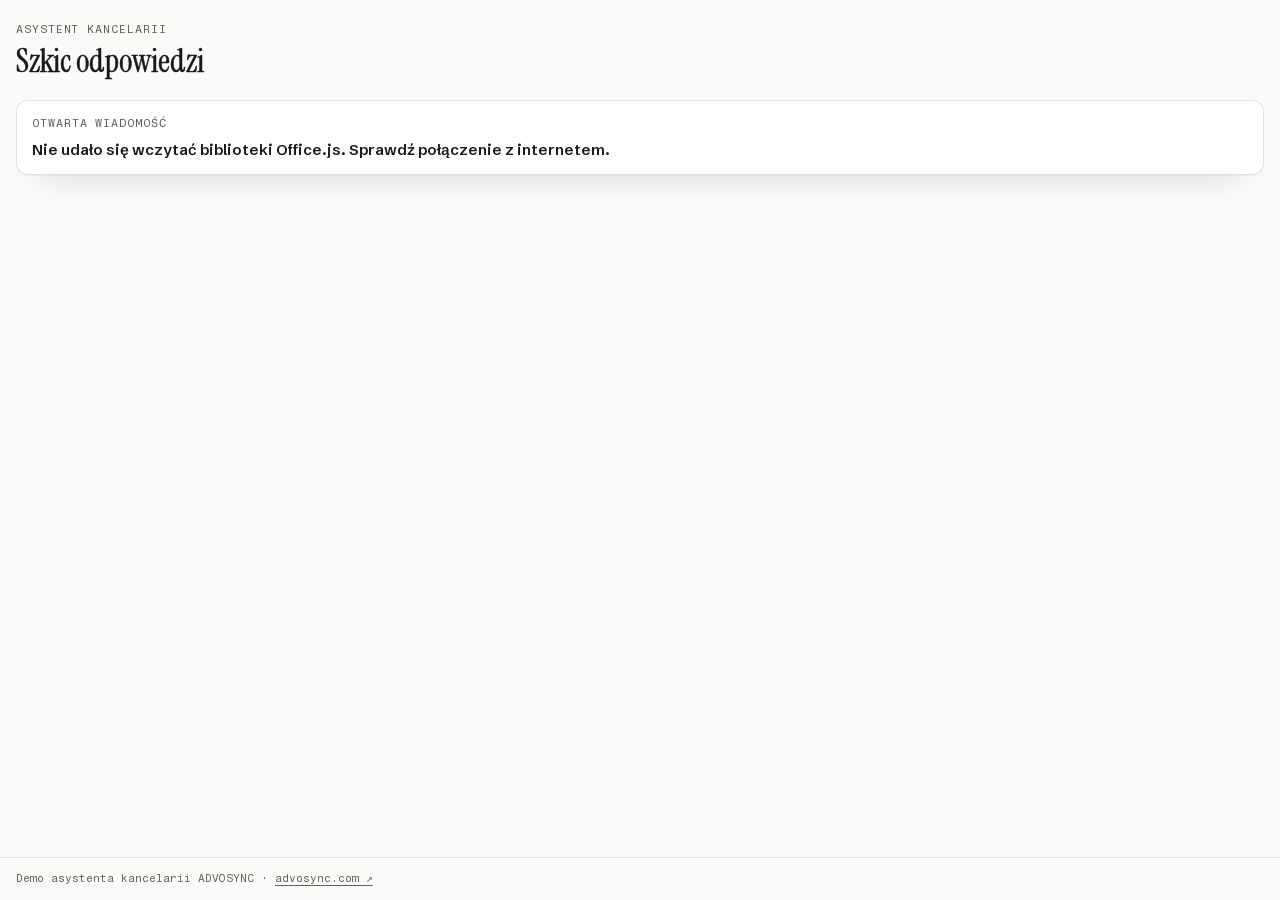
==== taskpane.html @ 3e2c0127 "Add files via upload" ====
<!doctype html>
<html lang="pl">
<head>
  <meta charset="utf-8">
  <meta name="viewport" content="width=device-width, initial-scale=1">
  <meta name="referrer" content="no-referrer">
  <title>ADVOSYNC · Szkic odpowiedzi</title>
  <link rel="stylesheet" href="taskpane.css">
  <!-- Office.js: biblioteka Microsoftu, bez której żaden dodatek do Outlooka nie działa. Jedyny plik spoza naszego serwera. -->
  <script src="https://appsforoffice.microsoft.com/lib/1/hosted/office.js"></script>
  <script src="taskpane.js" defer></script>
</head>
<body>
  <main class="panel">
    <header class="panel-head">
      <p class="eyebrow">Asystent kancelarii</p>
      <h1 class="title">Szkic odpowiedzi</h1>
    </header>

    <section class="card" aria-live="polite">
      <p class="eyebrow">Otwarta wiadomość</p>
      <p id="temat" class="subject">Ładowanie…</p>
    </section>
  </main>

  <footer class="foot">
    Demo asystenta kancelarii ADVOSYNC ·
    <a href="https://advosync.com" target="_blank" rel="noopener noreferrer">advosync.com&nbsp;↗</a>
  </footer>
</body>
</html>
---- taskpane.css ----
/* Wygląd panelu wg ADVOSYNC Design System. Kolory zmieniasz w jednym miejscu: sekcja :root poniżej. */

@font-face { font-family: "Instrument Serif"; font-weight: 400; font-display: swap; src: url("fonts/InstrumentSerif-normal-latin-ext.woff2") format("woff2"); unicode-range: U+0100-02BA, U+02BD-02C5, U+02C7-02CC, U+02CE-02D7, U+02DD-02FF, U+0304, U+0308, U+0329, U+1D00-1DBF, U+1E00-1E9F, U+1EF2-1EFF, U+2020, U+20A0-20AB, U+20AD-20C0, U+2113, U+2C60-2C7F, U+A720-A7FF; }
@font-face { font-family: "Instrument Serif"; font-weight: 400; font-display: swap; src: url("fonts/InstrumentSerif-normal-latin.woff2") format("woff2"); unicode-range: U+0000-00FF, U+0131, U+0152-0153, U+02BB-02BC, U+02C6, U+02DA, U+02DC, U+0304, U+0308, U+0329, U+2000-206F, U+20AC, U+2122, U+2191, U+2193, U+2212, U+2215, U+FEFF, U+FFFD; }
@font-face { font-family: "Schibsted Grotesk"; font-weight: 400 700; font-display: swap; src: url("fonts/SchibstedGrotesk-normal-latin-ext.woff2") format("woff2"); unicode-range: U+0100-02BA, U+02BD-02C5, U+02C7-02CC, U+02CE-02D7, U+02DD-02FF, U+0304, U+0308, U+0329, U+1D00-1DBF, U+1E00-1E9F, U+1EF2-1EFF, U+2020, U+20A0-20AB, U+20AD-20C0, U+2113, U+2C60-2C7F, U+A720-A7FF; }
@font-face { font-family: "Schibsted Grotesk"; font-weight: 400 700; font-display: swap; src: url("fonts/SchibstedGrotesk-normal-latin.woff2") format("woff2"); unicode-range: U+0000-00FF, U+0131, U+0152-0153, U+02BB-02BC, U+02C6, U+02DA, U+02DC, U+0304, U+0308, U+0329, U+2000-206F, U+20AC, U+2122, U+2191, U+2193, U+2212, U+2215, U+FEFF, U+FFFD; }
@font-face { font-family: "Fragment Mono"; font-weight: 400; font-display: swap; src: url("fonts/FragmentMono-normal-latin-ext.woff2") format("woff2"); unicode-range: U+0100-02BA, U+02BD-02C5, U+02C7-02CC, U+02CE-02D7, U+02DD-02FF, U+0304, U+0308, U+0329, U+1D00-1DBF, U+1E00-1E9F, U+1EF2-1EFF, U+2020, U+20A0-20AB, U+20AD-20C0, U+2113, U+2C60-2C7F, U+A720-A7FF; }
@font-face { font-family: "Fragment Mono"; font-weight: 400; font-display: swap; src: url("fonts/FragmentMono-normal-latin.woff2") format("woff2"); unicode-range: U+0000-00FF, U+0131, U+0152-0153, U+02BB-02BC, U+02C6, U+02DA, U+02DC, U+0304, U+0308, U+0329, U+2000-206F, U+20AC, U+2122, U+2191, U+2193, U+2212, U+2215, U+FEFF, U+FFFD; }

:root {
  --font-serif: "Instrument Serif", ui-serif, Georgia, "Times New Roman", serif;
  --font-sans: "Schibsted Grotesk", -apple-system, BlinkMacSystemFont, "Segoe UI", sans-serif;
  --font-mono: "Fragment Mono", ui-monospace, "SF Mono", Menlo, Consolas, monospace;

  /* Jasny motyw (domyślny) */
  --bg: #FAFAF9;        /* paper */
  --bg-2: #F2F1EE;      /* paper-2 */
  --card: #FFFFFF;
  --text: #17181A;      /* ink */
  --text-2: #4A4B4D;    /* ink-2 */
  --caption: #665F58;   /* ink-3 */
  --line: #E3E1DB;
  --line-strong: #CFCCC4;
  --shadow: inset 0 0 0 1px var(--line), 0 20px 36px -26px rgba(23,24,26,0.24), 0 1px 0 0 rgba(23,24,26,0.04);
}

/* Ciemny motyw: gdy Outlook ma ciemne tło (data-theme ustawia taskpane.js) albo system jest w trybie ciemnym. */
:root[data-theme="dark"] {
  --bg: #121212; --bg-2: #1C1C1C; --card: #1C1C1C;
  --text: #F5F4F1; --text-2: #D3D1CB; --caption: #A9A7A0;
  --line: #333331; --line-strong: #4A4A47;
  --shadow: inset 0 0 0 1px var(--line);
}
@media (prefers-color-scheme: dark) {
  :root:not([data-theme="light"]) {
    --bg: #121212; --bg-2: #1C1C1C; --card: #1C1C1C;
    --text: #F5F4F1; --text-2: #D3D1CB; --caption: #A9A7A0;
    --line: #333331; --line-strong: #4A4A47;
    --shadow: inset 0 0 0 1px var(--line);
  }
}

* { box-sizing: border-box; }
html, body { margin: 0; min-height: 100%; }
body {
  display: flex; flex-direction: column; min-height: 100vh;
  background: var(--bg); color: var(--text);
  font-family: var(--font-sans); font-size: 15px; line-height: 1.55;
  -webkit-font-smoothing: antialiased;
}
a { color: var(--text); text-underline-offset: 3px; }
:focus-visible { outline: 2px solid var(--text); outline-offset: 3px; }

.panel { flex: 1; padding: 20px 16px 24px; }
.panel-head { margin-bottom: 20px; }

.eyebrow {
  margin: 0 0 6px;
  font-family: var(--font-mono); font-size: 11.5px; line-height: 1.6; letter-spacing: 0.08em;
  text-transform: uppercase; color: var(--caption);
}
.title {
  margin: 0;
  font-family: var(--font-serif); font-weight: 400; font-size: 32px; line-height: 1.1;
  -webkit-text-stroke: 0.5px currentColor;
}

.card { background: var(--card); border-radius: 12px; box-shadow: var(--shadow); padding: 14px 16px; }
.subject { margin: 0; font-weight: 600; overflow-wrap: anywhere; }

.foot {
  padding: 12px 16px; border-top: 1px solid var(--line);
  font-family: var(--font-mono); font-size: 11px; line-height: 1.6; color: var(--caption);
}
.foot a { color: var(--caption); }
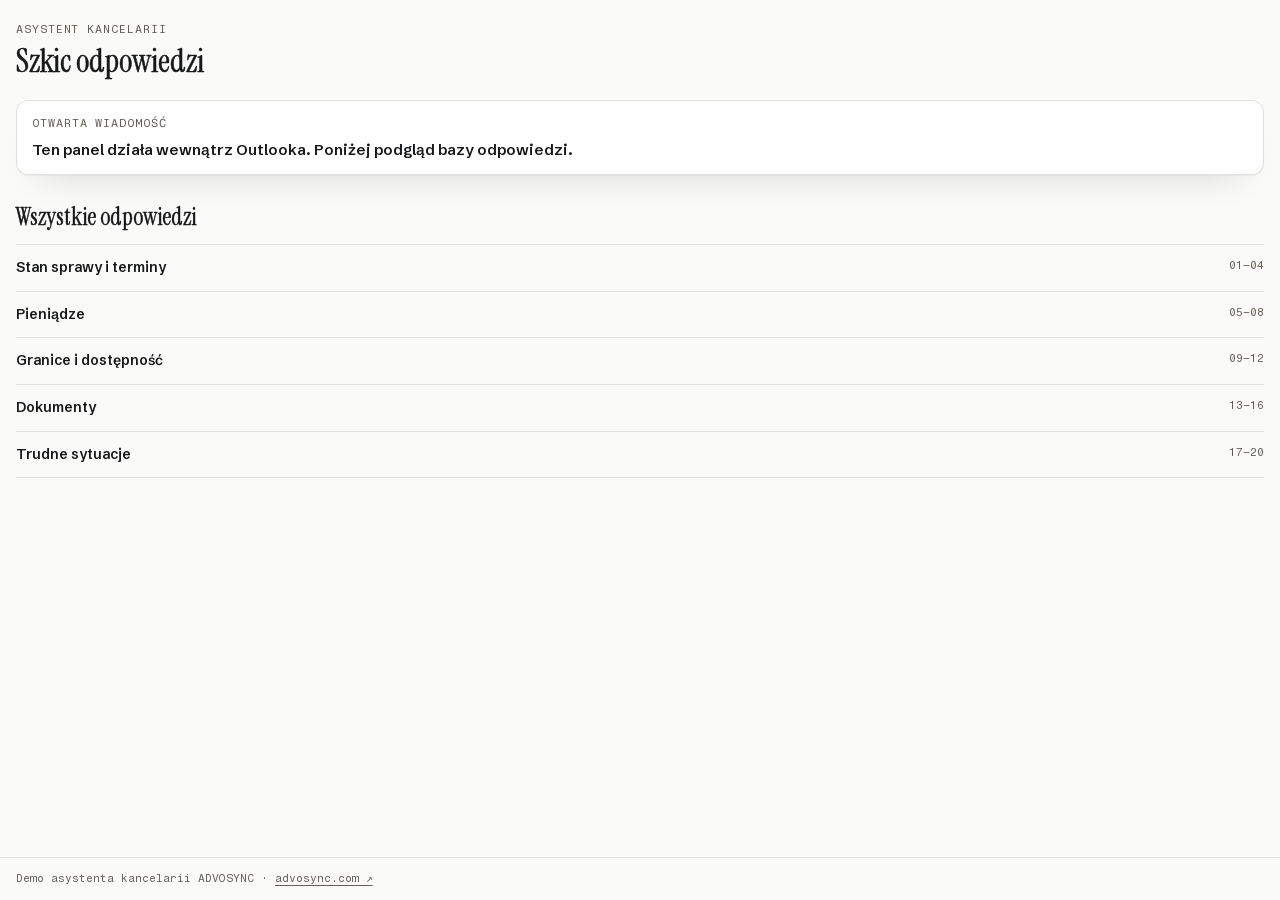
==== commit 146ff8e9: "Add files via upload" ====
--- a/taskpane.html
+++ b/taskpane.html
@@ -8,6 +8,7 @@
   <link rel="stylesheet" href="taskpane.css">
   <!-- Office.js: biblioteka Microsoftu, bez której żaden dodatek do Outlooka nie działa. Jedyny plik spoza naszego serwera. -->
   <script src="https://appsforoffice.microsoft.com/lib/1/hosted/office.js"></script>
+  <script src="dopasowanie.js" defer></script>
   <script src="taskpane.js" defer></script>
 </head>
 <body>
@@ -17,9 +18,20 @@
       <h1 class="title">Szkic odpowiedzi</h1>
     </header>
 
-    <section class="card" aria-live="polite">
+    <section class="card mail" aria-live="polite">
       <p class="eyebrow">Otwarta wiadomość</p>
       <p id="temat" class="subject">Ładowanie…</p>
+    </section>
+
+    <section id="propozycje" class="sekcja" hidden aria-live="polite">
+      <h2 class="sekcja-tytul">Najlepiej pasujące</h2>
+      <p id="brak" class="brak" hidden>Żadna odpowiedź z bazy nie pasuje wystarczająco do tej wiadomości. Wybierz ręcznie z listy poniżej.</p>
+      <ol id="lista-propozycji" class="karty"></ol>
+    </section>
+
+    <section id="wszystkie" class="sekcja" hidden>
+      <h2 class="sekcja-tytul">Wszystkie odpowiedzi</h2>
+      <div id="grupy" class="grupy"></div>
     </section>
   </main>
 
--- a/taskpane.css
+++ b/taskpane.css
@@ -68,6 +68,71 @@
 .card { background: var(--card); border-radius: 12px; box-shadow: var(--shadow); padding: 14px 16px; }
 .subject { margin: 0; font-weight: 600; overflow-wrap: anywhere; }
 
+/* Sekcje i karty odpowiedzi */
+.sekcja { margin-top: 28px; }
+.sekcja-tytul {
+  margin: 0 0 12px;
+  font-family: var(--font-serif); font-weight: 400; font-size: 24px; line-height: 1.2;
+  -webkit-text-stroke: 0.4px currentColor;
+}
+.brak { margin: 0 0 12px; color: var(--text-2); }
+.karty { list-style: none; margin: 0; padding: 0; display: grid; gap: 12px; }
+.karta { background: var(--card); border-radius: 12px; box-shadow: var(--shadow); padding: 14px 16px; }
+.karta-tytul { margin: 0 0 4px; font-size: 16px; line-height: 1.35; font-weight: 600; }
+.sytuacja { margin: 0; font-size: 14px; line-height: 1.5; color: var(--text-2); }
+.wykryto {
+  margin: 10px 0 0; padding-top: 10px; border-top: 1px solid var(--line);
+  font-family: var(--font-mono); font-size: 11.5px; line-height: 1.6; color: var(--caption);
+}
+
+.podglad { margin-top: 10px; }
+.podglad summary, .grupa summary {
+  cursor: pointer; list-style: none;
+  font-weight: 600; font-size: 14px;
+}
+.podglad summary::-webkit-details-marker, .grupa summary::-webkit-details-marker { display: none; }
+.podglad summary::after { content: " →"; }
+.podglad[open] summary::after { content: " ↓"; }
+.szkic {
+  margin-top: 10px; padding: 12px 14px; border-radius: 6px;
+  background: var(--bg-2); font-size: 14px; line-height: 1.55;
+}
+.szkic p { margin: 0 0 8px; }
+.szkic p:last-child { margin-bottom: 0; }
+.pole { background: #FCEFA1; color: #17181A; padding: 0 2px; border-radius: 2px; }
+.status {
+  margin: 8px 0 0;
+  font-family: var(--font-mono); font-size: 11px; line-height: 1.6; letter-spacing: 0.04em;
+  text-transform: uppercase; color: var(--caption);
+}
+
+/* Lista wszystkich odpowiedzi w grupach */
+.grupy { border-top: 1px solid var(--line); }
+.grupa { border-bottom: 1px solid var(--line); }
+.grupa summary { display: flex; justify-content: space-between; gap: 8px; padding: 12px 0; }
+.grupa-numery { font-family: var(--font-mono); font-weight: 400; font-size: 11.5px; color: var(--caption); }
+.grupa[open] summary { padding-bottom: 8px; }
+.grupa .karty { padding-bottom: 14px; }
+
+/* Strona testów */
+.testy { max-width: 760px; }
+.testy .sytuacja { margin: 12px 0 20px; }
+.podsumowanie { font-weight: 600; margin: 0 0 16px; }
+.wyniki { list-style: none; margin: 0; padding: 0; border-top: 1px solid var(--line); }
+.wynik { display: flex; gap: 12px; padding: 10px 0; border-bottom: 1px solid var(--line); }
+.wynik p { margin: 0; }
+.wynik-znak { font-weight: 700; width: 1em; flex: none; }
+.wynik-nazwa { font-weight: 600; font-size: 14px; }
+.wynik-szczegoly { font-family: var(--font-mono); font-size: 12px; color: var(--caption); }
+.wynik-ok .wynik-znak, .podsumowanie.wynik-ok { color: #2F6B3A; }
+.wynik-blad .wynik-znak, .podsumowanie.wynik-blad { color: #9A3B34; }
+:root[data-theme="dark"] .wynik-ok .wynik-znak, :root[data-theme="dark"] .podsumowanie.wynik-ok { color: #7FC48C; }
+:root[data-theme="dark"] .wynik-blad .wynik-znak, :root[data-theme="dark"] .podsumowanie.wynik-blad { color: #E27A70; }
+@media (prefers-color-scheme: dark) {
+  :root:not([data-theme="light"]) .wynik-ok .wynik-znak, :root:not([data-theme="light"]) .podsumowanie.wynik-ok { color: #7FC48C; }
+  :root:not([data-theme="light"]) .wynik-blad .wynik-znak, :root:not([data-theme="light"]) .podsumowanie.wynik-blad { color: #E27A70; }
+}
+
 .foot {
   padding: 12px 16px; border-top: 1px solid var(--line);
   font-family: var(--font-mono); font-size: 11px; line-height: 1.6; color: var(--caption);
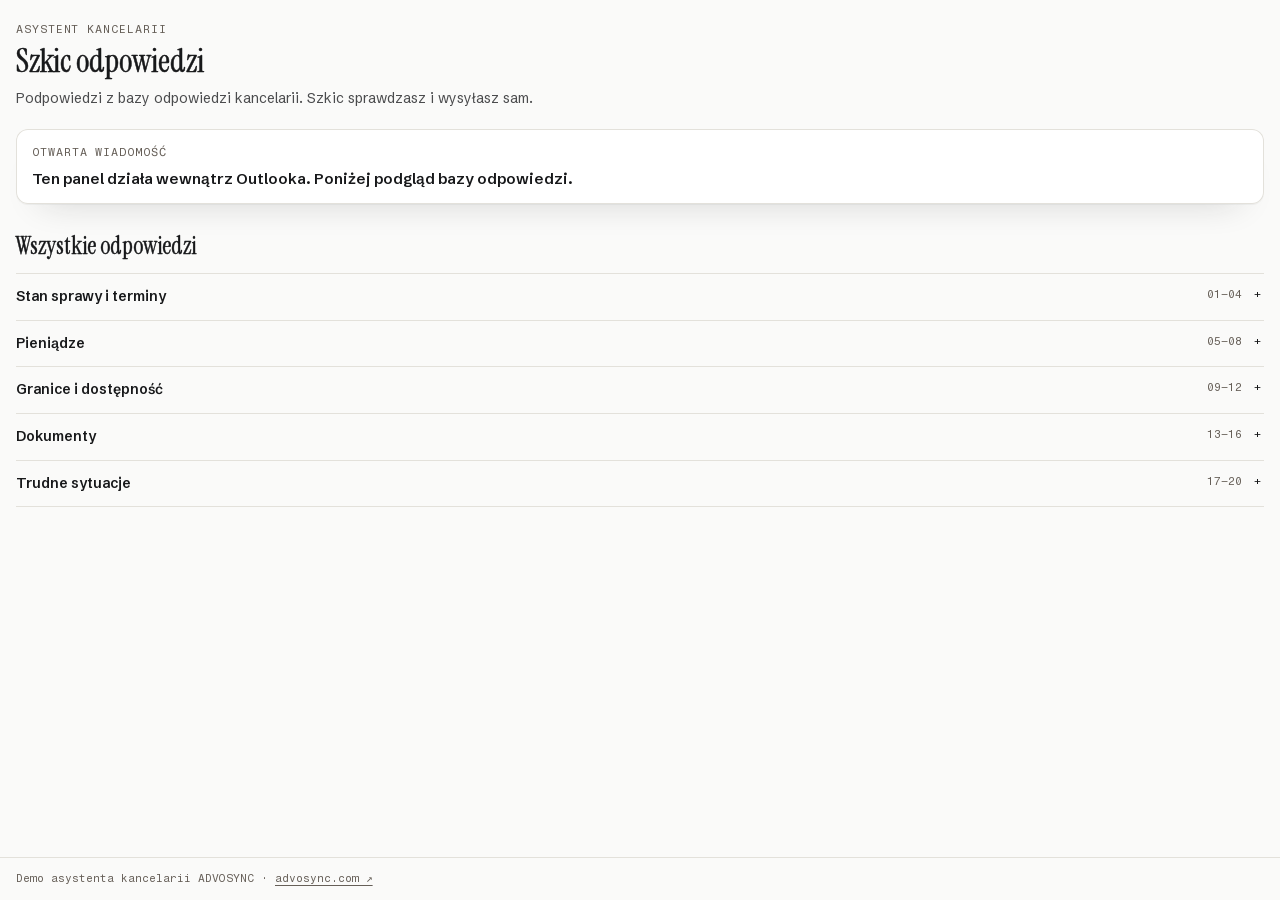
==== commit f95fabf4: "Add files via upload" ====
--- a/taskpane.html
+++ b/taskpane.html
@@ -4,6 +4,9 @@
   <meta charset="utf-8">
   <meta name="viewport" content="width=device-width, initial-scale=1">
   <meta name="referrer" content="no-referrer">
+  <!-- Blokada w przeglądarce: panel może pobierać dane tylko z własnego serwera (i biblioteki Microsoftu).
+       Wysłanie czegokolwiek na inny adres zostałoby zablokowane, nawet przez pomyłkę w kodzie. -->
+  <meta http-equiv="Content-Security-Policy" content="connect-src 'self' https://appsforoffice.microsoft.com; form-action 'none'; base-uri 'self'; object-src 'none'">
   <title>ADVOSYNC · Szkic odpowiedzi</title>
   <link rel="stylesheet" href="taskpane.css">
   <!-- Office.js: biblioteka Microsoftu, bez której żaden dodatek do Outlooka nie działa. Jedyny plik spoza naszego serwera. -->
@@ -16,6 +19,7 @@
     <header class="panel-head">
       <p class="eyebrow">Asystent kancelarii</p>
       <h1 class="title">Szkic odpowiedzi</h1>
+      <p class="lead">Podpowiedzi z bazy odpowiedzi kancelarii. Szkic sprawdzasz i wysyłasz sam.</p>
     </header>
 
     <section class="card mail" aria-live="polite">
--- a/taskpane.css
+++ b/taskpane.css
@@ -65,6 +65,8 @@
   -webkit-text-stroke: 0.5px currentColor;
 }
 
+.lead { margin: 8px 0 0; font-size: 14px; line-height: 1.5; color: var(--text-2); text-wrap: pretty; }
+
 .card { background: var(--card); border-radius: 12px; box-shadow: var(--shadow); padding: 14px 16px; }
 .subject { margin: 0; font-weight: 600; overflow-wrap: anywhere; }
 
@@ -106,11 +108,27 @@
   text-transform: uppercase; color: var(--caption);
 }
 
+/* Przycisk „Użyj” – pigułka jak w design systemie; w ciemnym motywie odwrócona. */
+.akcje { margin-top: 12px; }
+.btn {
+  appearance: none; border: 0; cursor: pointer;
+  padding: 8px 20px; border-radius: 999px;
+  background: var(--text); color: var(--bg);
+  font-family: var(--font-sans); font-size: 14.5px; font-weight: 600; line-height: 22px;
+  transition: opacity 160ms cubic-bezier(0.2, 0, 0, 1);
+}
+.btn:hover { opacity: 0.86; }
+.info { margin: 8px 0 0; font-size: 13px; line-height: 1.5; color: var(--text-2); }
+.info:empty { display: none; }
+
 /* Lista wszystkich odpowiedzi w grupach */
 .grupy { border-top: 1px solid var(--line); }
 .grupa { border-bottom: 1px solid var(--line); }
 .grupa summary { display: flex; justify-content: space-between; gap: 8px; padding: 12px 0; }
-.grupa-numery { font-family: var(--font-mono); font-weight: 400; font-size: 11.5px; color: var(--caption); }
+.grupa-numery { font-family: var(--font-mono); font-weight: 400; font-size: 11.5px; color: var(--caption); white-space: nowrap; }
+.grupa-numery::after { content: "+"; display: inline-block; width: 1.2em; margin-left: 8px; text-align: center; color: var(--text); }
+.grupa[open] .grupa-numery::after { content: "−"; }
+.grupa summary:hover .grupa-nazwa { text-decoration: underline; text-underline-offset: 3px; }
 .grupa[open] summary { padding-bottom: 8px; }
 .grupa .karty { padding-bottom: 14px; }
 
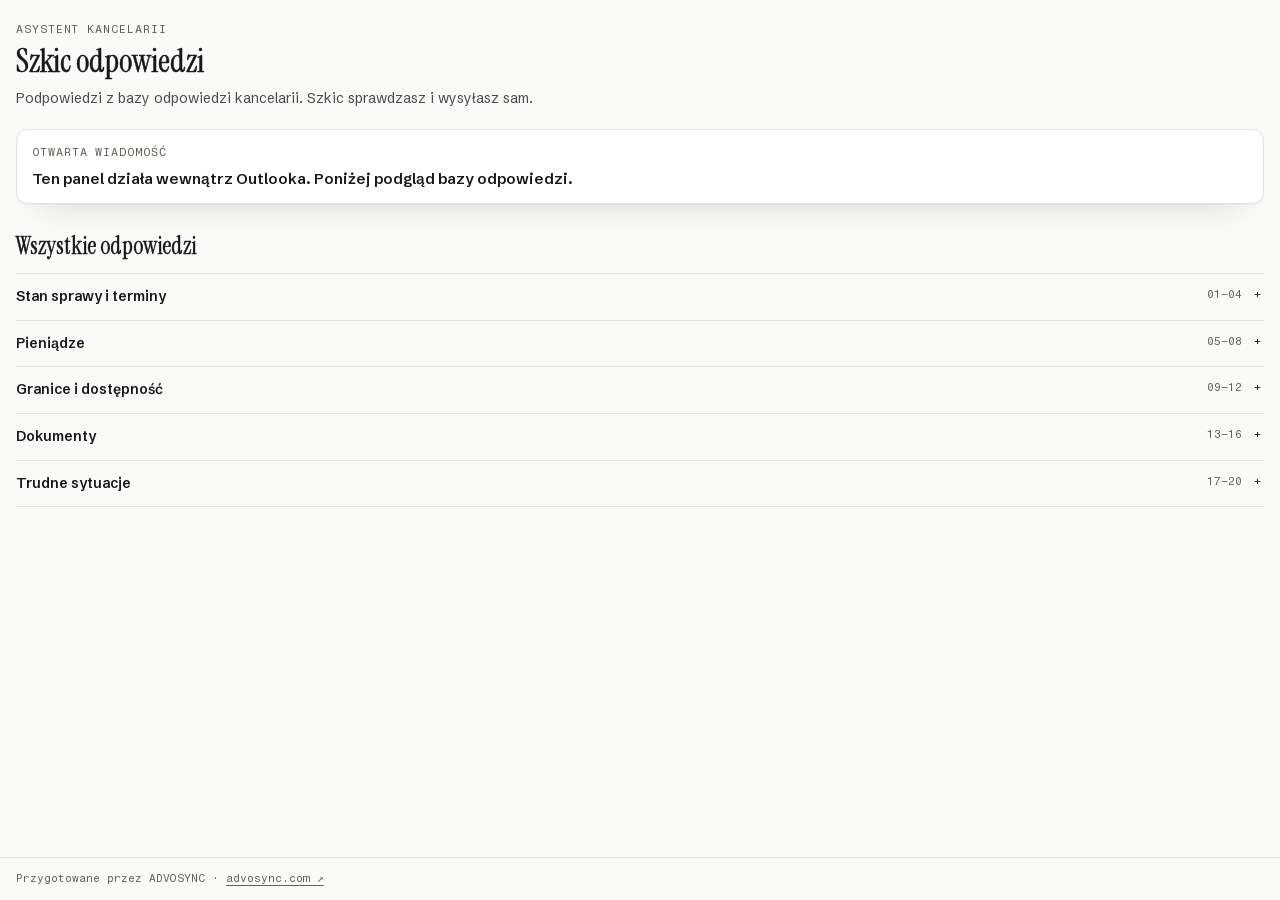
==== commit cbb5037e: "Add files via upload" ====
--- a/taskpane.html
+++ b/taskpane.html
@@ -7,11 +7,12 @@
   <!-- Blokada w przeglądarce: panel może pobierać dane tylko z własnego serwera (i biblioteki Microsoftu).
        Wysłanie czegokolwiek na inny adres zostałoby zablokowane, nawet przez pomyłkę w kodzie. -->
   <meta http-equiv="Content-Security-Policy" content="connect-src 'self' https://appsforoffice.microsoft.com; form-action 'none'; base-uri 'self'; object-src 'none'">
-  <title>ADVOSYNC · Szkic odpowiedzi</title>
+  <title>Szkic odpowiedzi dla kancelarii</title>
   <link rel="stylesheet" href="taskpane.css">
   <!-- Office.js: biblioteka Microsoftu, bez której żaden dodatek do Outlooka nie działa. Jedyny plik spoza naszego serwera. -->
   <script src="https://appsforoffice.microsoft.com/lib/1/hosted/office.js"></script>
   <script src="dopasowanie.js" defer></script>
+  <script src="panel.js" defer></script>
   <script src="taskpane.js" defer></script>
 </head>
 <body>
@@ -40,7 +41,7 @@
   </main>
 
   <footer class="foot">
-    Demo asystenta kancelarii ADVOSYNC ·
+    Przygotowane przez ADVOSYNC ·
     <a href="https://advosync.com" target="_blank" rel="noopener noreferrer">advosync.com&nbsp;↗</a>
   </footer>
 </body>
--- a/taskpane.css
+++ b/taskpane.css
@@ -64,6 +64,14 @@
   font-family: var(--font-serif); font-weight: 400; font-size: 32px; line-height: 1.1;
   -webkit-text-stroke: 0.5px currentColor;
 }
+
+/* Gmail: górny wiersz z przyciskiem zamknięcia panelu */
+.panel-gora { display: flex; justify-content: space-between; align-items: baseline; gap: 8px; }
+.zamknij {
+  appearance: none; border: 0; background: none; cursor: pointer; padding: 2px 0;
+  font-family: var(--font-mono); font-size: 11.5px; letter-spacing: 0.08em; text-transform: uppercase; color: var(--caption);
+}
+.zamknij:hover { color: var(--text); }
 
 .lead { margin: 8px 0 0; font-size: 14px; line-height: 1.5; color: var(--text-2); text-wrap: pretty; }
 
